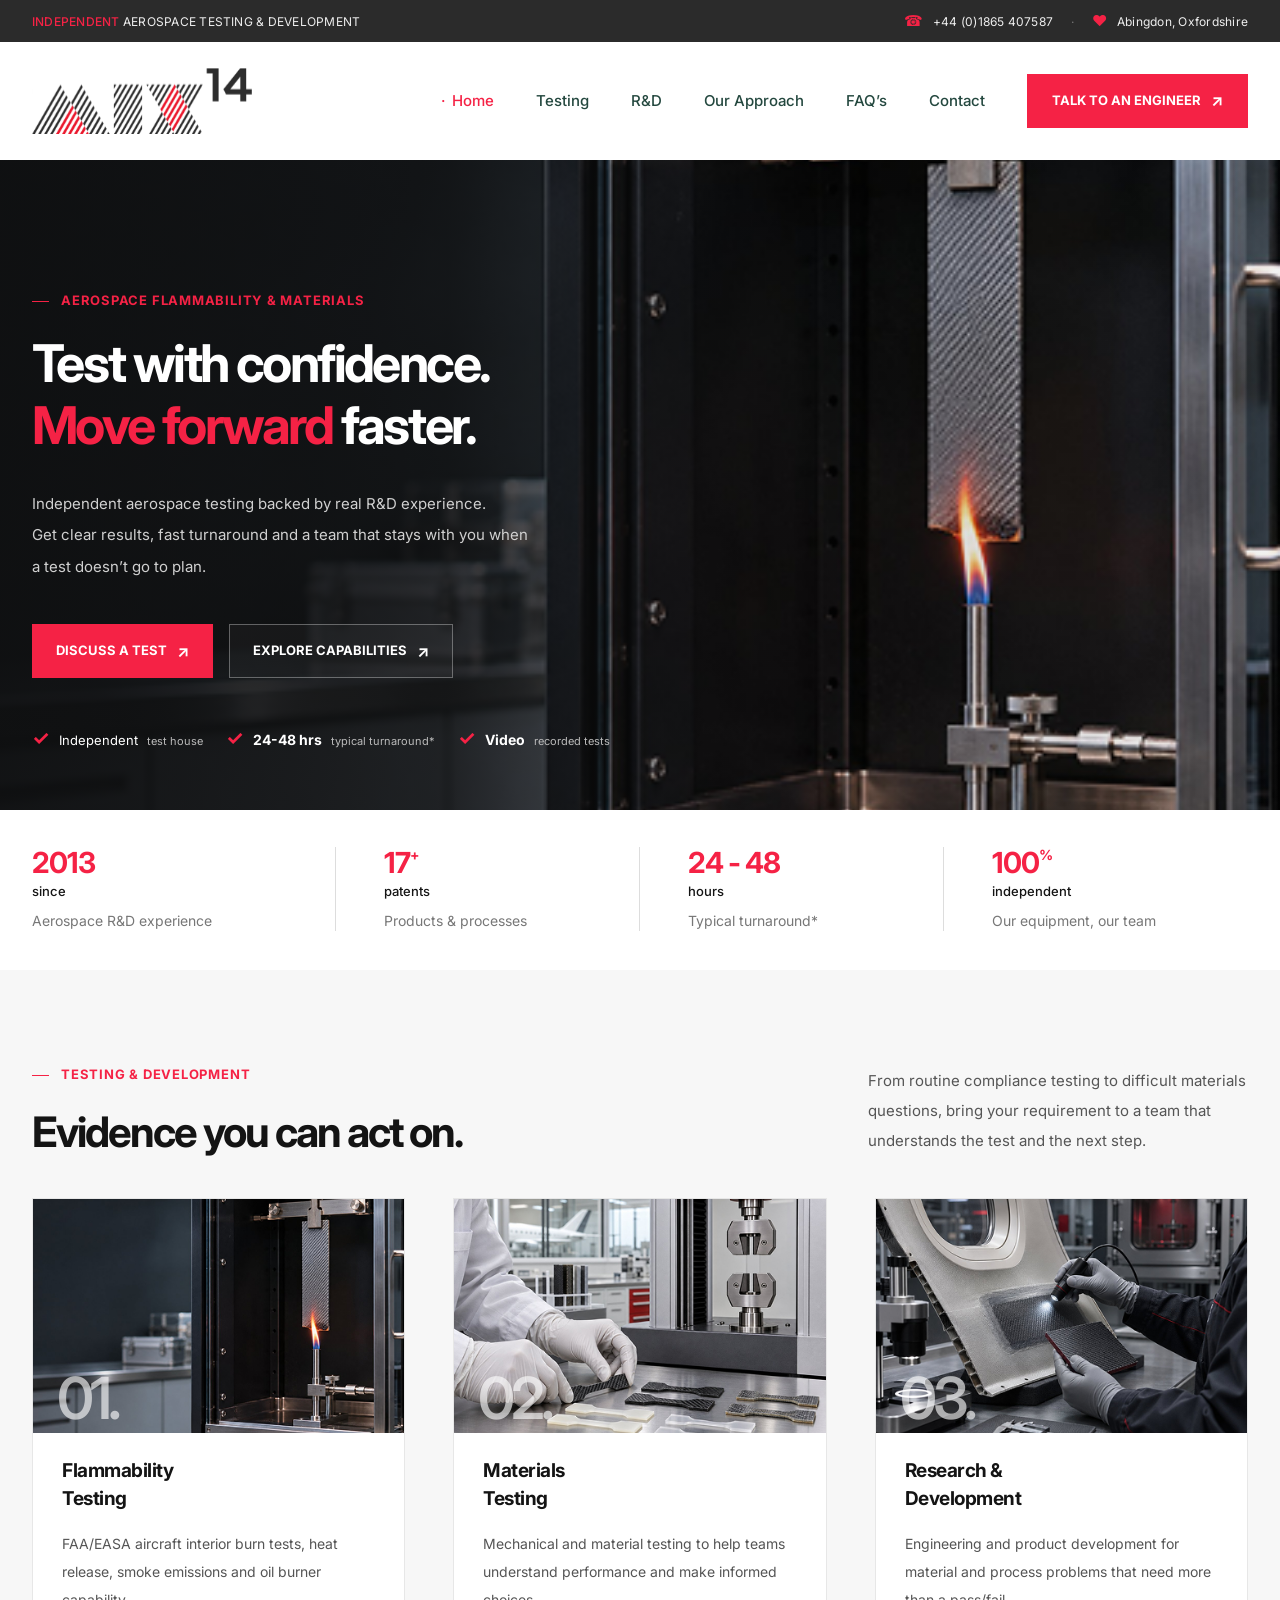
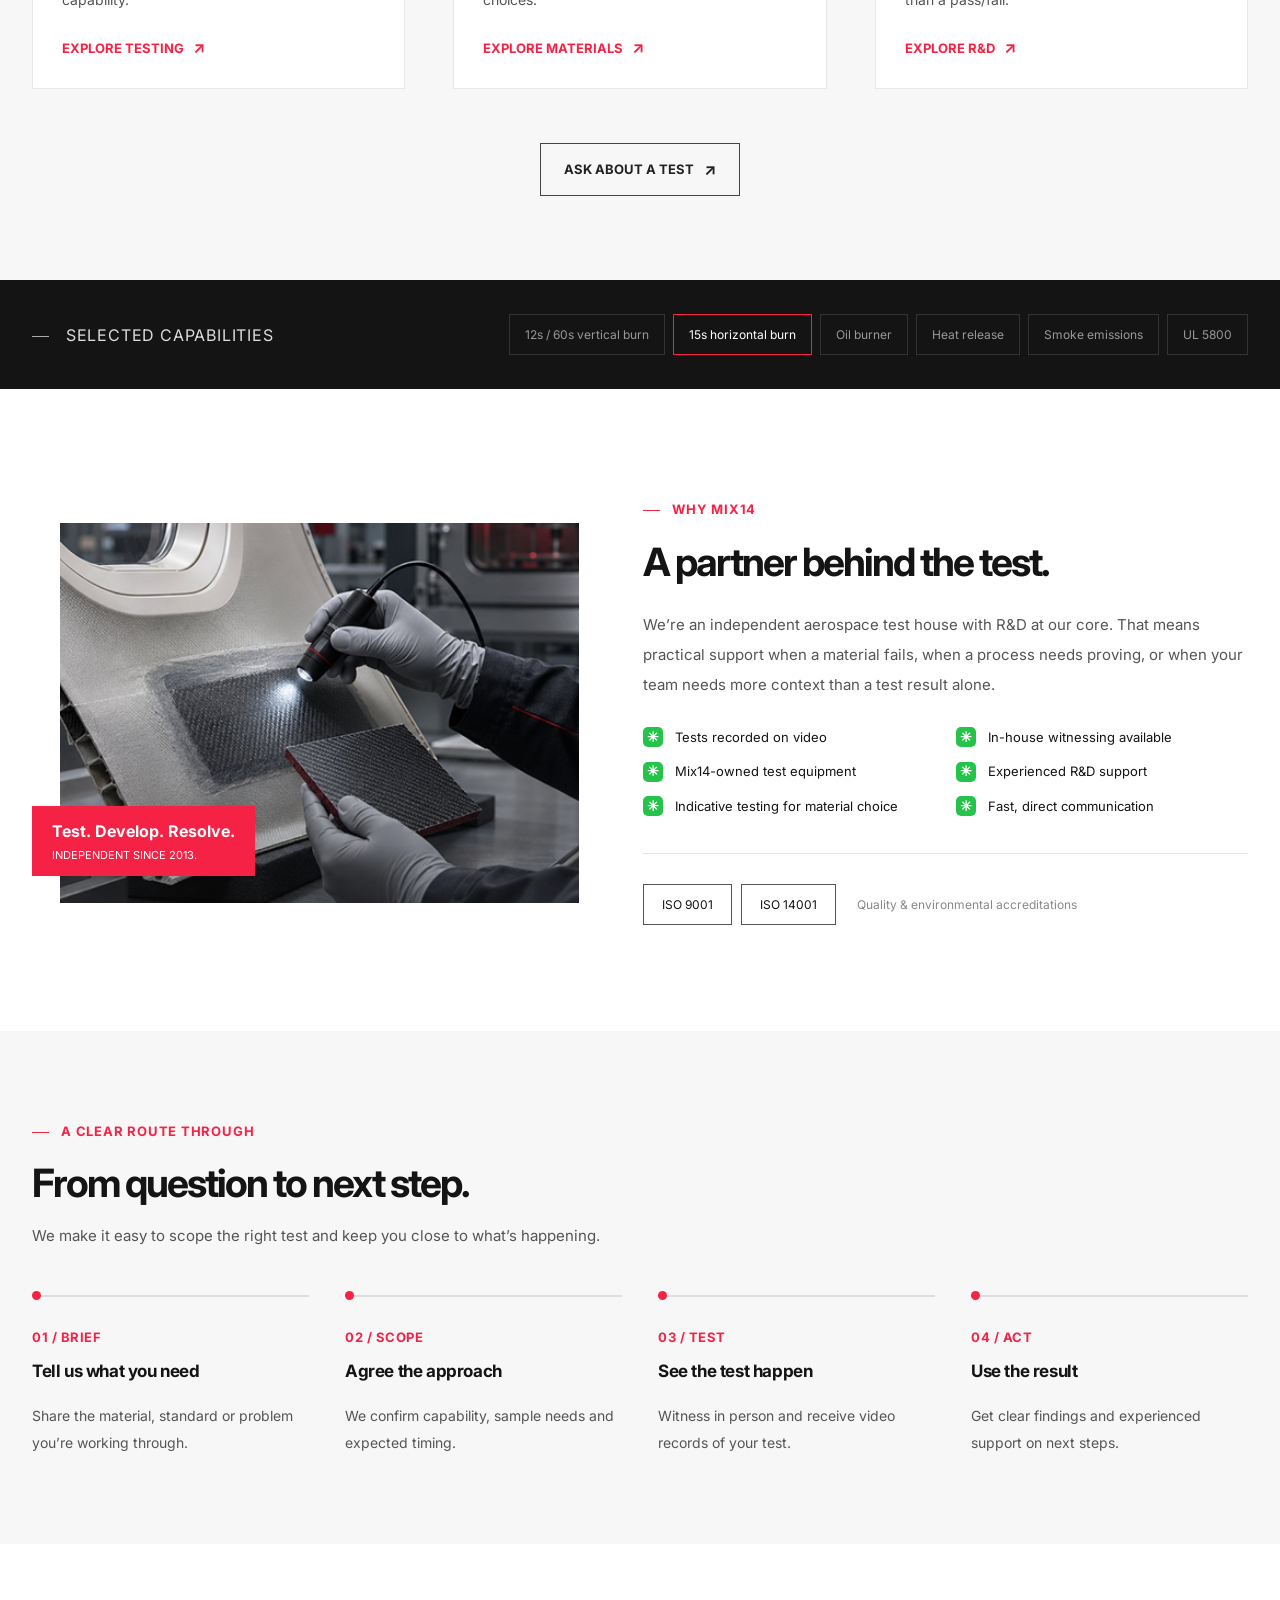
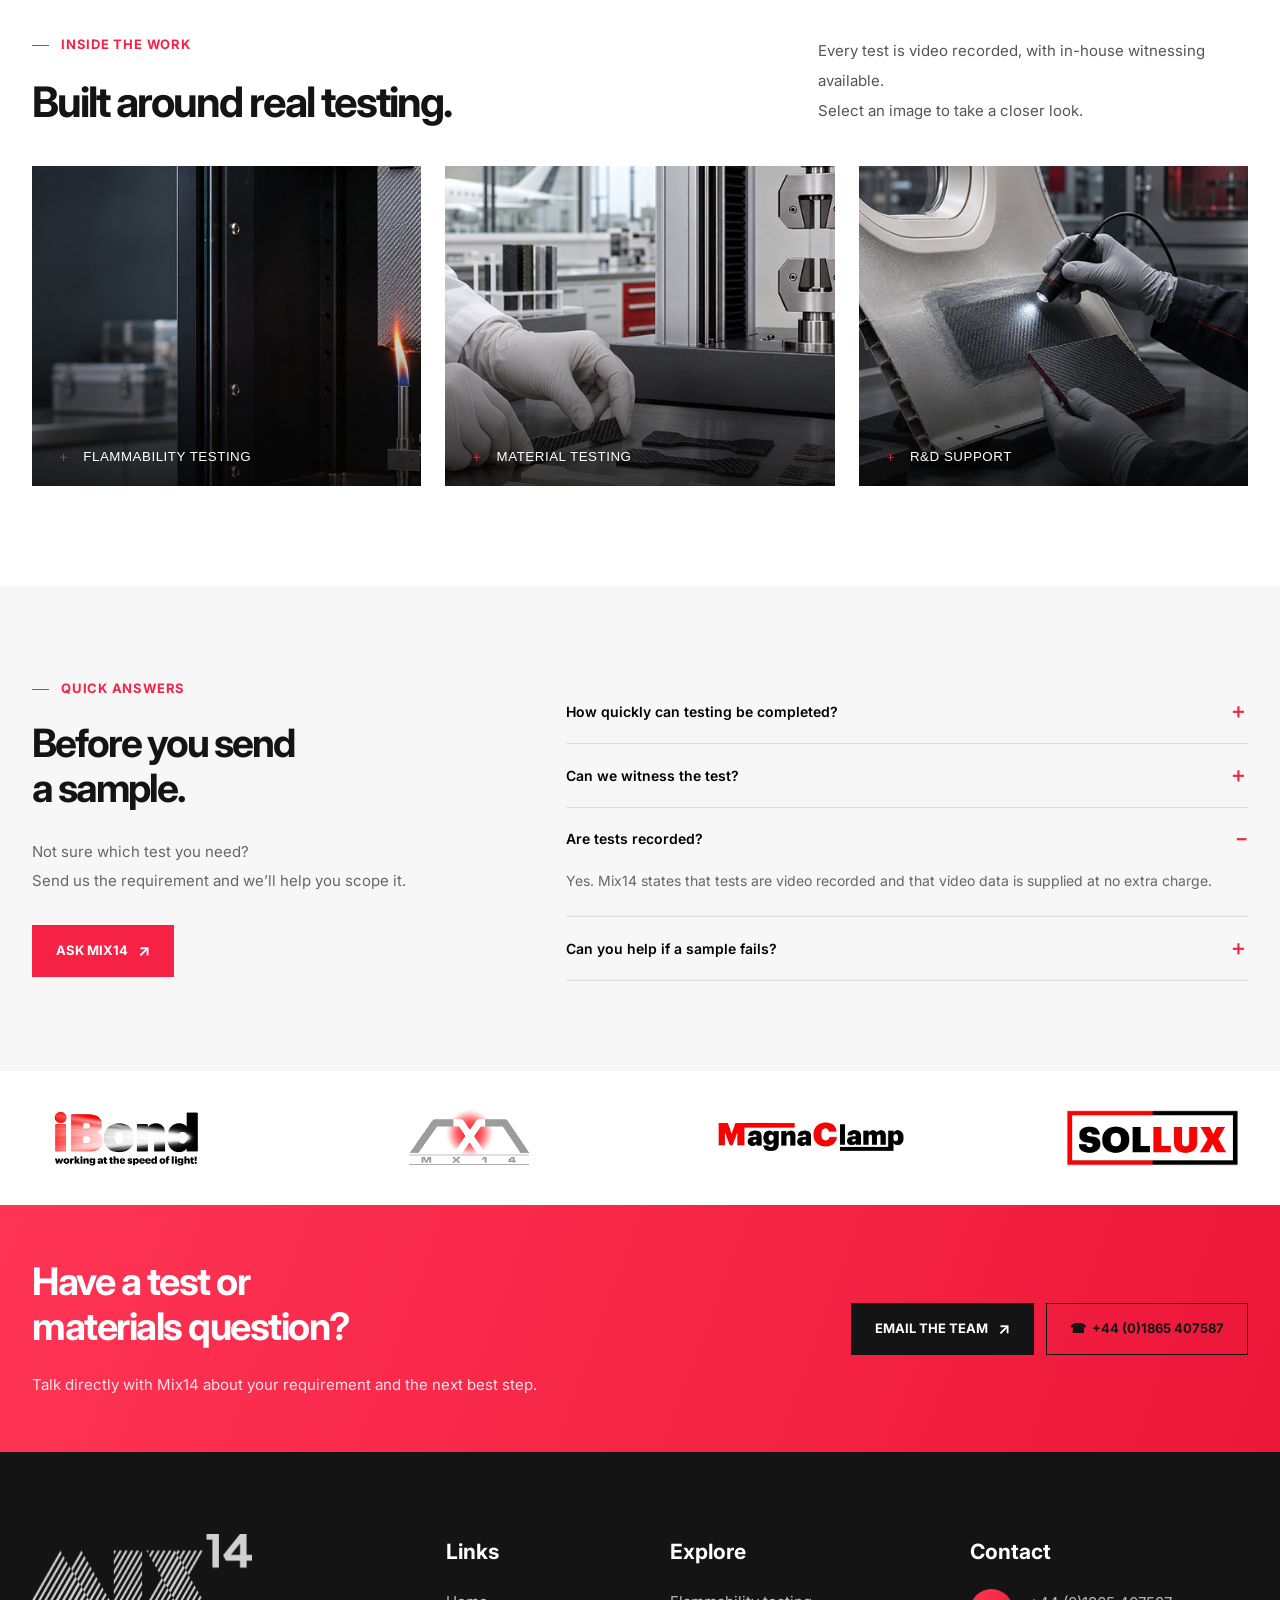
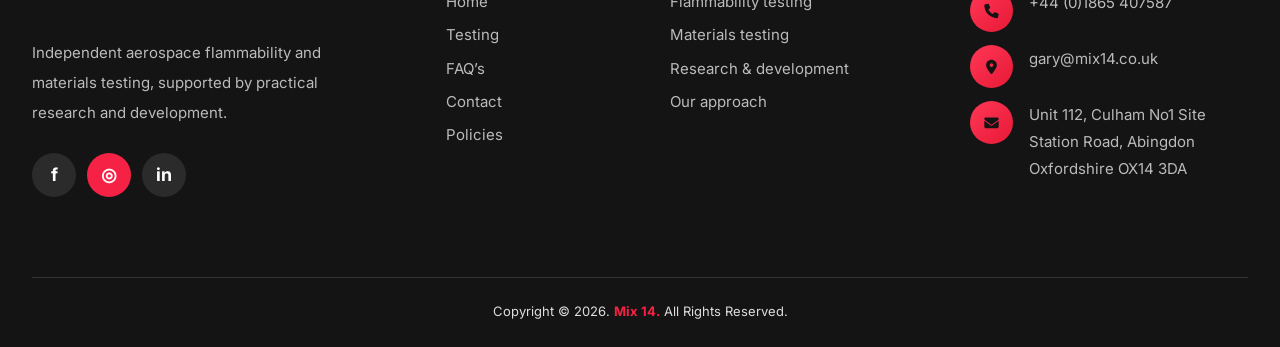
==== index.html @ 88b7d908 "Build Mix14 landing page" ====
<!doctype html>
<html lang="en">
<head>
  <meta charset="utf-8">
  <meta name="viewport" content="width=device-width, initial-scale=1">
  <meta name="theme-color" content="#141414">
  <title>Mix14 | Independent Aerospace Testing</title>
  <link rel="preconnect" href="https://fonts.googleapis.com">
  <link rel="preconnect" href="https://fonts.gstatic.com" crossorigin>
  <link href="https://fonts.googleapis.com/css2?family=Inter:wght@400;500;600;700;800&display=swap" rel="stylesheet">
  <link rel="stylesheet" href="styles.css">
</head>
<body>
  <div class="topline"><div class="wrap top-inner"><span><b>INDEPENDENT</b> AEROSPACE TESTING &amp; DEVELOPMENT</span><div class="top-contact"><a href="tel:+441865407587"><i>☎</i> +44 (0)1865 407587</a><span class="dot">·</span><span><i>♥</i> Abingdon, Oxfordshire</span></div></div></div>
  <header class="site-header"><div class="wrap nav-wrap">
    <a class="brand" href="#home" aria-label="Mix14 home"><img src="bkpam2302204_logo_2 1.svg" alt="Mix14"></a>
    <button class="menu-toggle" aria-label="Toggle navigation" aria-expanded="false">☰</button>
    <nav class="main-nav"><a class="active" href="#home">Home</a><a href="#testing">Testing</a><a href="#research">R&amp;D</a><a href="#approach">Our Approach</a><a href="#faqs">FAQ’s</a><a href="#contact">Contact</a><a class="button button-red nav-cta" href="#contact">TALK TO AN ENGINEER <span>↗</span></a></nav>
  </div></header>
  <main>
    <section class="hero" id="home"><div class="hero-image"></div><div class="wrap hero-content"><p class="eyebrow"><span></span>AEROSPACE FLAMMABILITY &amp; MATERIALS</p><h1>Test with confidence.<br><em>Move forward</em> faster.</h1><p class="hero-copy">Independent aerospace testing backed by real R&amp;D experience.<br>Get clear results, fast turnaround and a team that stays with you when<br class="desktop"> a test doesn’t go to plan.</p><div class="hero-actions"><a class="button button-red" href="#contact">DISCUSS A TEST <span>↗</span></a><a class="button button-outline-light" href="#testing">EXPLORE CAPABILITIES <span>↗</span></a></div><div class="proof"><span><b>✓</b> Independent <small>test house</small></span><span><b>✓</b> <strong>24-48 hrs</strong> <small>typical turnaround*</small></span><span><b>✓</b> <strong>Video</strong> <small>recorded tests</small></span></div></div></section>
    <section class="stats"><div class="wrap stats-grid"><div><strong>2013</strong><b>since</b><span>Aerospace R&amp;D experience</span></div><div><strong>17<sup>+</sup></strong><b>patents</b><span>Products &amp; processes</span></div><div><strong>24 - 48</strong><b>hours</b><span>Typical turnaround*</span></div><div><strong>100<sup>%</sup></strong><b>independent</b><span>Our equipment, our team</span></div></div></section>
    <section class="testing section-muted" id="testing"><div class="wrap"><div class="section-heading split"><div><p class="eyebrow"><span></span>TESTING &amp; DEVELOPMENT</p><h2>Evidence you can act on.</h2></div><p>From routine compliance testing to difficult materials questions, bring your requirement to a team that understands the test and the next step.</p></div><div class="service-grid">
      <article class="service-card"><div class="card-image"><img src="Rectangle 33770.png" alt="Flammability test in progress"><span>01.</span></div><div class="card-body"><h3>Flammability<br>Testing</h3><p>FAA/EASA aircraft interior burn tests, heat release, smoke emissions and oil burner capability.</p><a href="#contact">EXPLORE TESTING <b>↗</b></a></div></article>
      <article class="service-card"><div class="card-image"><img src="Rectangle 33770 (1).png" alt="Materials being tested in a laboratory"><span>02.</span></div><div class="card-body"><h3>Materials<br>Testing</h3><p>Mechanical and material testing to help teams understand performance and make informed choices.</p><a href="#contact">EXPLORE MATERIALS <b>↗</b></a></div></article>
      <article class="service-card"><div class="card-image"><img src="Rectangle 33770 (2).png" alt="Engineer inspecting an aircraft composite"><span>03.</span></div><div class="card-body"><h3>Research &amp;<br>Development</h3><p>Engineering and product development for material and process problems that need more than a pass/fail.</p><a href="#research">EXPLORE R&amp;D <b>↗</b></a></div></article>
    </div><div class="center"><a class="button button-outline" href="#contact">ASK ABOUT A TEST <span>↗</span></a></div></div></section>
    <section class="capabilities"><div class="wrap capabilities-inner"><p><span></span> SELECTED CAPABILITIES</p><div class="chips"><span>12s / 60s vertical burn</span><span class="selected">15s horizontal burn</span><span>Oil burner</span><span>Heat release</span><span>Smoke emissions</span><span>UL 5800</span></div></div></section>
    <section class="why" id="research"><div class="wrap why-grid"><div class="why-photo"><img src="Rectangle 33768.png" alt="Mix14 engineer inspecting a composite material"><div class="photo-caption"><strong>Test. Develop. Resolve.</strong><span>INDEPENDENT SINCE 2013.</span></div></div><div class="why-content"><p class="eyebrow"><span></span>WHY MIX14</p><h2>A partner behind the test.</h2><p>We’re an independent aerospace test house with R&amp;D at our core. That means practical support when a material fails, when a process needs proving, or when your team needs more context than a test result alone.</p><div class="benefits"><span><b>✳</b> Tests recorded on video</span><span><b>✳</b> In-house witnessing available</span><span><b>✳</b> Mix14-owned test equipment</span><span><b>✳</b> Experienced R&amp;D support</span><span><b>✳</b> Indicative testing for material choice</span><span><b>✳</b> Fast, direct communication</span></div><div class="certifications"><span>ISO 9001</span><span>ISO 14001</span><small>Quality &amp; environmental accreditations</small></div></div></div></section>
    <section class="approach section-muted" id="approach"><div class="wrap"><p class="eyebrow"><span></span>A CLEAR ROUTE THROUGH</p><h2>From question to next step.</h2><p class="approach-intro">We make it easy to scope the right test and keep you close to what’s happening.</p><div class="steps"><article><p>01 / BRIEF</p><h3>Tell us what you need</h3><span>Share the material, standard or problem you’re working through.</span></article><article><p>02 / SCOPE</p><h3>Agree the approach</h3><span>We confirm capability, sample needs and expected timing.</span></article><article><p>03 / TEST</p><h3>See the test happen</h3><span>Witness in person and receive video records of your test.</span></article><article><p>04 / ACT</p><h3>Use the result</h3><span>Get clear findings and experienced support on next steps.</span></article></div></div></section>
    <section class="gallery"><div class="wrap"><div class="section-heading split"><div><p class="eyebrow"><span></span>INSIDE THE WORK</p><h2>Built around real testing.</h2></div><p>Every test is video recorded, with in-house witnessing available.<br>Select an image to take a closer look.</p></div><div class="gallery-grid"><button data-image="Rectangle 33766.png"><img src="Rectangle 33766.png" alt="Flammability testing chamber"><span>＋ &nbsp; FLAMMABILITY TESTING</span></button><button data-image="Rectangle 33767.png"><img src="Rectangle 33767.png" alt="Material testing equipment"><span>＋ &nbsp; MATERIAL TESTING</span></button><button data-image="Rectangle 33768.png"><img src="Rectangle 33768.png" alt="Research and development work"><span>＋ &nbsp; R&amp;D SUPPORT</span></button></div></div></section>
    <section class="faqs section-muted" id="faqs"><div class="wrap faq-grid"><div><p class="eyebrow"><span></span>QUICK ANSWERS</p><h2>Before you send<br>a sample.</h2><p>Not sure which test you need?<br>Send us the requirement and we’ll help you scope it.</p><a class="button button-red" href="#contact">ASK MIX14 <span>↗</span></a></div><div class="accordion"><article><button>How quickly can testing be completed?<span>＋</span></button><p>Turnaround depends on the test and sample requirements. Typical turnaround is 24–48 hours for selected tests.</p></article><article><button>Can we witness the test?<span>＋</span></button><p>Yes. In-house witnessing is available by arrangement.</p></article><article class="open"><button>Are tests recorded?<span>−</span></button><p>Yes. Mix14 states that tests are video recorded and that video data is supplied at no extra charge.</p></article><article><button>Can you help if a sample fails?<span>＋</span></button><p>Yes. Our team can help review results and discuss practical next steps.</p></article></div></div></section>
    <section class="client-logos"><div class="wrap"><img src="image 204.png" alt="iBond"><img src="image 205.png" alt="MX14"><img src="image 206.png" alt="MagnaClamp"><img src="image 207.png" alt="SOLLUX"></div></section>
    <section class="contact-band" id="contact"><div class="wrap contact-inner"><div><h2>Have a test or<br>materials question?</h2><p>Talk directly with Mix14 about your requirement and the next best step.</p></div><div class="contact-actions"><a href="mailto:gary@mix14.co.uk" class="button button-dark">EMAIL THE TEAM <span>↗</span></a><a href="tel:+441865407587" class="button button-outline-dark">☎ &nbsp;+44 (0)1865 407587</a></div></div></section>
  </main>
  <footer class="footer"><div class="wrap"><div class="footer-grid"><div class="footer-about"><a href="#home" class="brand brand-light"><img src="bkpam2302204_logo_2 1.svg" alt="Mix14"></a><p>Independent aerospace flammability and materials testing, supported by practical research and development.</p><div class="socials"><a href="#" aria-label="Facebook">f</a><a href="#" aria-label="Instagram">◎</a><a href="#" aria-label="LinkedIn">in</a></div></div><div><h3>Links</h3><a href="#home">Home</a><a href="#testing">Testing</a><a href="#faqs">FAQ’s</a><a href="#contact">Contact</a><a href="#">Policies</a></div><div><h3>Explore</h3><a href="#testing">Flammability testing</a><a href="#testing">Materials testing</a><a href="#research">Research &amp; development</a><a href="#approach">Our approach</a></div><div class="footer-contact"><h3>Contact</h3><p><img src="Frame 193.svg" alt=""> <a href="tel:+441865407587">+44 (0)1865 407587</a></p><p><img src="Frame 112.svg" alt=""> <a href="mailto:gary@mix14.co.uk">gary@mix14.co.uk</a></p><p><img src="Frame 194.svg" alt=""> <span>Unit 112, Culham No1 Site Station Road, Abingdon Oxfordshire OX14 3DA</span></p></div></div><div class="copyright">Copyright © 2026. <b>Mix 14.</b> All Rights Reserved.</div></div></footer>
  <div class="lightbox" aria-hidden="true"><button class="lightbox-close" aria-label="Close image">×</button><img src="" alt="Expanded testing photo"></div>
  <script src="script.js"></script>
</body>
</html>
---- styles.css ----
:root{--red:#f52245;--ink:#141414;--green:#164d43;--muted:#f7f7f7;--text:#666;--line:#dedede;--max:1320px}*{box-sizing:border-box}html{scroll-behavior:smooth}body{margin:0;color:var(--ink);font-family:Inter,Arial,sans-serif;font-size:15px;line-height:1.75}a{color:inherit;text-decoration:none}.wrap{width:min(var(--max),calc(100% - 64px));margin-inline:auto}.topline{height:42px;background:#2b2b2b;color:#eee;font-size:12px;letter-spacing:.02em}.top-inner,.top-contact{height:100%;display:flex;align-items:center;justify-content:space-between}.topline b{color:var(--red);font-weight:500}.top-contact{gap:18px}.top-contact i{font-style:normal;color:var(--red);font-size:15px;margin-right:6px}.dot{color:#777}.site-header{height:118px;background:white;position:relative;z-index:5}.nav-wrap{height:100%;display:flex;align-items:center;justify-content:space-between}.brand{display:inline-block}.mix-mark{font-size:39px;line-height:1;font-weight:800;letter-spacing:-8px;display:inline-flex;align-items:center;position:relative;color:#111;padding-right:44px;transform:scaleX(1.1);font-style:italic}.mix-mark span:nth-child(1),.mix-mark span:nth-child(3){background:repeating-linear-gradient(125deg,#191919 0 3px,#fff 3px 5px);color:transparent;background-clip:text}.mix-mark span:nth-child(2){background:repeating-linear-gradient(125deg,#222 0 3px,#fff 3px 5px);color:transparent;background-clip:text}.mix-mark sup{font-style:normal;font-size:37px;letter-spacing:-4px;position:absolute;right:0;top:-19px;color:#242424}.main-nav{display:flex;align-items:center;gap:42px;color:#24483f;font-weight:500}.main-nav>a:not(.button):hover,.main-nav .active{color:var(--red)}.main-nav .active:before{content:"·";padding-right:7px}.button{min-height:52px;padding:0 23px;display:inline-flex;align-items:center;justify-content:center;gap:10px;font-size:13px;font-weight:700;line-height:1.2;border:1px solid transparent;white-space:nowrap;transition:transform .2s,background .2s}.button:hover{transform:translateY(-2px)}.button span{font-size:16px}.button-red{background:var(--red);color:white}.button-red:hover{background:#dd1639}.nav-cta{height:54px;padding-inline:24px}.menu-toggle{display:none;background:none;border:0;font-size:26px}.hero{height:650px;position:relative;overflow:hidden;color:white;background:#17191b}.hero-image{position:absolute;inset:0;background:linear-gradient(90deg,rgba(14,15,16,.94) 0%,rgba(15,16,17,.84) 35%,rgba(15,16,17,.16) 63%,rgba(15,16,17,.05) 100%),url('Rectangle 33770.png') center 47%/cover no-repeat}.hero-content{position:relative;padding-top:132px}.eyebrow{margin:0 0 24px;color:var(--red);font-size:13px;font-weight:700;letter-spacing:.06em;line-height:1.3}.eyebrow>span,.capabilities-inner>p>span{display:inline-block;width:17px;height:1px;background:var(--red);vertical-align:middle;margin-right:12px}.hero h1{font-size:52px;letter-spacing:-2.6px;line-height:1.19;margin:0 0 31px;font-weight:700}.hero h1 em{font-style:normal;color:var(--red)}.hero-copy{color:#d0d0d0;font-size:15px;line-height:2.1;margin:0 0 42px}.hero-actions{display:flex;gap:16px}.hero-actions .button{height:54px}.button-outline-light{border-color:rgba(255,255,255,.32);color:white;background:rgba(255,255,255,.03)}.proof{display:flex;gap:23px;margin-top:43px;font-size:13px}.proof b{color:var(--red);font-size:20px;margin-right:6px}.proof small{color:#bbb;font-size:11px;margin-left:5px}.proof strong{font-size:14px}.stats{padding:37px 0 39px;background:white}.stats-grid{display:grid;grid-template-columns:repeat(4,1fr)}.stats-grid>div{padding-left:48px;border-right:1px solid #ddd;display:flex;flex-direction:column;line-height:1.45}.stats-grid>div:first-child{padding-left:0}.stats-grid>div:last-child{border:0}.stats-grid strong{color:var(--red);font-size:29px;letter-spacing:-1px;line-height:1.1}.stats-grid strong sup{font-size:14px;vertical-align:top}.stats-grid b{font-size:13px;font-weight:500;margin-top:3px}.stats-grid span{color:#777;margin-top:10px;font-size:14px}.section-muted{background:#f7f7f7}.testing{padding:96px 0 84px}.section-heading{margin-bottom:42px}.split{display:flex;justify-content:space-between;align-items:flex-start;gap:50px}.section-heading .eyebrow{margin-bottom:25px}.section-heading h2,.why h2,.approach h2,.faqs h2{font-size:42px;letter-spacing:-2px;line-height:1.14;margin:0;font-weight:700}.section-heading>p{max-width:380px;color:#555;margin:0;line-height:2}.service-grid{display:grid;grid-template-columns:repeat(3,1fr);gap:48px}.service-card{background:white;border:1px solid #e7e7e7}.card-image{height:234px;position:relative;overflow:hidden}.card-image img{width:100%;height:100%;object-fit:cover;display:block}.card-image span{position:absolute;left:24px;bottom:-16px;color:rgba(255,255,255,.62);font-size:58px;letter-spacing:-4px;font-weight:600}.card-body{padding:24px 29px 27px}.card-body h3{font-size:19px;line-height:1.45;margin:0 0 18px;letter-spacing:-.5px}.card-body p{font-size:14px;line-height:2;color:#555;min-height:84px;margin:0 0 19px}.card-body>a{color:var(--red);font-size:13px;font-weight:700}.card-body>a b{font-size:16px;margin-left:6px}.center{text-align:center;margin-top:54px}.button-outline{border-color:#444;color:#222;background:transparent;height:53px}.capabilities{background:#141414;color:#ddd;padding:34px 0}.capabilities-inner{display:flex;align-items:center;justify-content:space-between;gap:25px}.capabilities-inner>p{white-space:nowrap;font-size:16px;letter-spacing:.05em;margin:0}.capabilities-inner>p>span{background:#aaa}.chips{display:flex;gap:8px;flex-wrap:wrap}.chips span{border:1px solid #333;color:#999;padding:9px 15px;font-size:12px}.chips .selected{border-color:var(--red);color:#fff}.why{padding:112px 0 106px;background:white}.why-grid{display:grid;grid-template-columns:.95fr 1.05fr;align-items:center;gap:64px}.why-photo{position:relative;padding-left:28px}.why-photo>img{display:block;width:100%;height:380px;object-fit:cover}.photo-caption{position:absolute;bottom:27px;left:0;background:var(--red);color:white;padding:13px 20px;display:flex;flex-direction:column;line-height:1.5}.photo-caption strong{font-size:16px}.photo-caption span{font-size:11px;margin-top:4px}.why-content .eyebrow{margin-bottom:22px}.why h2{font-size:39px;margin-bottom:25px}.why-content>p:not(.eyebrow){color:#555;line-height:2;margin:0 0 26px}.benefits{display:grid;grid-template-columns:1fr 1fr;gap:12px 20px;font-size:13px}.benefits b{display:inline-flex;width:20px;height:20px;align-items:center;justify-content:center;border-radius:5px;background:#26c34a;color:white;margin-right:8px;font-size:14px}.certifications{border-top:1px solid #e5e5e5;margin-top:35px;padding-top:30px;display:flex;align-items:center;gap:9px}.certifications span{border:1px solid #555;padding:9px 18px;font-size:12px}.certifications small{margin-left:12px;color:#888;font-size:12px}.approach{padding:92px 0 88px}.approach>.wrap>.eyebrow{margin-bottom:21px}.approach h2{font-size:39px}.approach-intro{margin:18px 0 45px;color:#555}.steps{display:grid;grid-template-columns:repeat(4,1fr);gap:36px}.steps article{border-top:2px solid #ddd;padding-top:20px;position:relative}.steps article:before{content:"";position:absolute;top:-6px;left:0;width:9px;height:9px;background:var(--red);border-radius:50%}.steps article p{color:var(--red);font-size:13px;font-weight:700;letter-spacing:.04em;margin:9px 0}.steps h3{font-size:17px;margin:0 0 16px;letter-spacing:-.4px}.steps article>span{color:#555;font-size:14px;line-height:1.9}.gallery{padding:92px 0 100px}.gallery .section-heading{margin-bottom:40px}.gallery .section-heading>p{max-width:430px}.gallery-grid{display:grid;grid-template-columns:repeat(3,1fr);gap:24px}.gallery-grid button{height:320px;padding:0;border:0;position:relative;overflow:hidden;text-align:left;background:#222;color:white;cursor:pointer}.gallery-grid img{width:100%;height:100%;object-fit:cover;transition:transform .4s}.gallery-grid button:hover img{transform:scale(1.04)}.gallery-grid button:after{content:"";position:absolute;inset:45% 0 0;background:linear-gradient(transparent,rgba(0,0,0,.65))}.gallery-grid button span{position:absolute;z-index:1;left:25px;bottom:20px;letter-spacing:.04em}.gallery-grid button span:first-letter{color:var(--red)}.faqs{padding:94px 0 90px}.faq-grid{display:grid;grid-template-columns:.8fr 1.2fr;gap:80px}.faqs h2{font-size:39px;margin:0 0 28px}.faq-grid>div:first-child>p:not(.eyebrow){color:#666;line-height:1.9;margin:0 0 30px}.accordion article{border-bottom:1px solid #ddd}.accordion button{width:100%;display:flex;justify-content:space-between;align-items:center;padding:18px 0;background:none;border:0;text-align:left;font:600 14px Inter,Arial,sans-serif;cursor:pointer}.accordion button span{color:var(--red);font-size:20px}.accordion article>p{display:none;color:#666;line-height:1.9;margin:0;padding:0 28px 21px 0;font-size:14px}.accordion article.open>p{display:block}.client-logos{padding:36px 0;background:white}.client-logos>.wrap{display:flex;align-items:center;justify-content:space-between;gap:45px}.client-logos img{max-width:190px;width:18%;max-height:62px;object-fit:contain}.contact-band{background:linear-gradient(110deg,#ff3455,#ed1738);color:white;padding:54px 0}.contact-inner{display:flex;align-items:center;justify-content:space-between;gap:30px}.contact-band h2{font-size:38px;letter-spacing:-1.5px;line-height:1.2;margin:0 0 22px}.contact-band p{margin:0;color:#ffe3e7}.contact-actions{display:flex;gap:12px}.button-dark{background:#141414;color:white}.button-outline-dark{border-color:#161616;color:#141414}.footer{background:#141414;color:#bbb;padding:82px 0 24px}.footer-grid{display:grid;grid-template-columns:1.4fr .65fr .95fr 1.1fr;gap:60px;padding-bottom:80px}.brand-light .mix-mark{color:#eee}.brand-light .mix-mark sup{color:#777}.footer-about>p{max-width:300px;margin:30px 0 25px;line-height:2}.footer h3{color:white;font-size:21px;margin:0 0 18px}.footer-grid>div:not(:first-child)>a{display:block;margin:7px 0}.footer-grid a:hover{color:white}.socials{display:flex;gap:11px}.socials a{width:44px;height:44px;border-radius:50%;background:#2b2b2b;display:flex;align-items:center;justify-content:center;color:white;font-weight:700;font-size:18px}.socials a:nth-child(2){background:var(--red)}.footer-contact p{display:flex;align-items:flex-start;gap:16px;margin:0 0 13px;line-height:1.8}.footer-contact img{width:43px;height:43px;object-fit:contain;flex:none}.copyright{border-top:1px solid #333;text-align:center;padding-top:22px;color:#ddd;font-size:13px}.copyright b{color:var(--red)}.lightbox{position:fixed;inset:0;background:rgba(0,0,0,.92);z-index:20;display:none;align-items:center;justify-content:center;padding:50px}.lightbox.visible{display:flex}.lightbox img{max-width:min(100%,1100px);max-height:90vh;object-fit:contain}.lightbox-close{position:absolute;top:20px;right:30px;color:white;background:none;border:0;font-size:44px;cursor:pointer}
@media(max-width:1050px){.main-nav{gap:20px}.nav-cta{padding-inline:14px}.service-grid{gap:20px}.card-body{padding:22px}.capabilities-inner{align-items:flex-start;flex-direction:column}.why-grid{gap:38px}.footer-grid{gap:30px}}
@media(max-width:760px){.wrap{width:min(100% - 36px,var(--max))}.topline{height:auto;min-height:38px}.top-inner{justify-content:center}.top-inner>span{font-size:9px}.top-contact{display:none}.site-header{height:78px}.menu-toggle{display:block}.brand .mix-mark{font-size:32px}.brand .mix-mark sup{font-size:28px;top:-14px}.main-nav{display:none;position:absolute;top:78px;left:0;right:0;background:white;box-shadow:0 15px 20px #0002;padding:18px;align-items:stretch;flex-direction:column;gap:0}.main-nav.open{display:flex}.main-nav>a:not(.button){padding:11px 5px;border-bottom:1px solid #eee}.main-nav .active:before{content:none}.main-nav .nav-cta{margin-top:12px}.hero{height:auto;min-height:670px}.hero-image{background-position:58% center;background-image:linear-gradient(90deg,rgba(14,15,16,.92),rgba(15,16,17,.63)),url('Rectangle 33770.png')}.hero-content{padding-top:90px;padding-bottom:45px}.hero h1{font-size:clamp(37px,9vw,50px);letter-spacing:-1.8px}.hero-copy{font-size:14px;line-height:1.9}.desktop{display:none}.hero-actions{flex-wrap:wrap}.proof{flex-wrap:wrap;gap:12px 20px;margin-top:32px}.proof span{font-size:11px}.stats{padding:27px 0}.stats-grid{grid-template-columns:1fr 1fr;row-gap:28px}.stats-grid>div{padding-left:18px}.stats-grid>div:nth-child(odd){padding-left:0}.stats-grid>div:nth-child(2){border-right:0}.stats-grid span{font-size:12px}.testing,.why,.gallery,.faqs{padding:65px 0}.split{display:block}.section-heading h2,.why h2,.approach h2,.faqs h2{font-size:34px}.section-heading>p{margin-top:22px}.service-grid{grid-template-columns:1fr;gap:18px}.card-image{height:240px}.card-body p{min-height:0}.capabilities{padding:25px 0}.chips{gap:6px}.chips span{padding:8px 10px;font-size:11px}.why-grid{grid-template-columns:1fr;gap:42px}.why-photo{padding-left:12px}.why-photo>img{height:300px}.why-content>p:not(.eyebrow){font-size:14px}.benefits{grid-template-columns:1fr;gap:10px}.certifications{flex-wrap:wrap}.certifications small{width:100%;margin:8px 0 0}.approach{padding:65px 0}.steps{grid-template-columns:1fr 1fr;gap:28px 20px}.gallery-grid{grid-template-columns:1fr;gap:14px}.gallery-grid button{height:250px}.faq-grid{grid-template-columns:1fr;gap:35px}.client-logos>.wrap{display:grid;grid-template-columns:1fr 1fr;gap:30px;justify-items:center}.client-logos img{width:75%;max-height:55px}.contact-inner{align-items:flex-start;flex-direction:column}.contact-band h2{font-size:33px}.contact-actions{flex-wrap:wrap}.footer{padding-top:58px}.footer-grid{grid-template-columns:1fr 1fr;gap:34px 20px;padding-bottom:45px}.footer-about{grid-column:1/-1}.footer-about>p{margin-top:20px}.footer h3{font-size:18px}.footer-contact{grid-column:1/-1}.footer-contact p{font-size:13px}.copyright{font-size:11px}.lightbox{padding:20px}}
@media(max-width:420px){.button{padding-inline:15px;font-size:12px}.hero-actions .button{width:100%}.proof{display:grid;grid-template-columns:1fr 1fr}.steps{grid-template-columns:1fr}.contact-actions .button{width:100%}.contact-actions{width:100%}.footer-grid{grid-template-columns:1fr}.footer-about,.footer-contact{grid-column:auto}}

.brand{display:inline-block;line-height:0}.brand img{display:block;width:220px;height:auto}.brand-light img{filter:grayscale(1) brightness(0) invert(1);opacity:.8}@media(max-width:760px){.brand img{width:175px}}
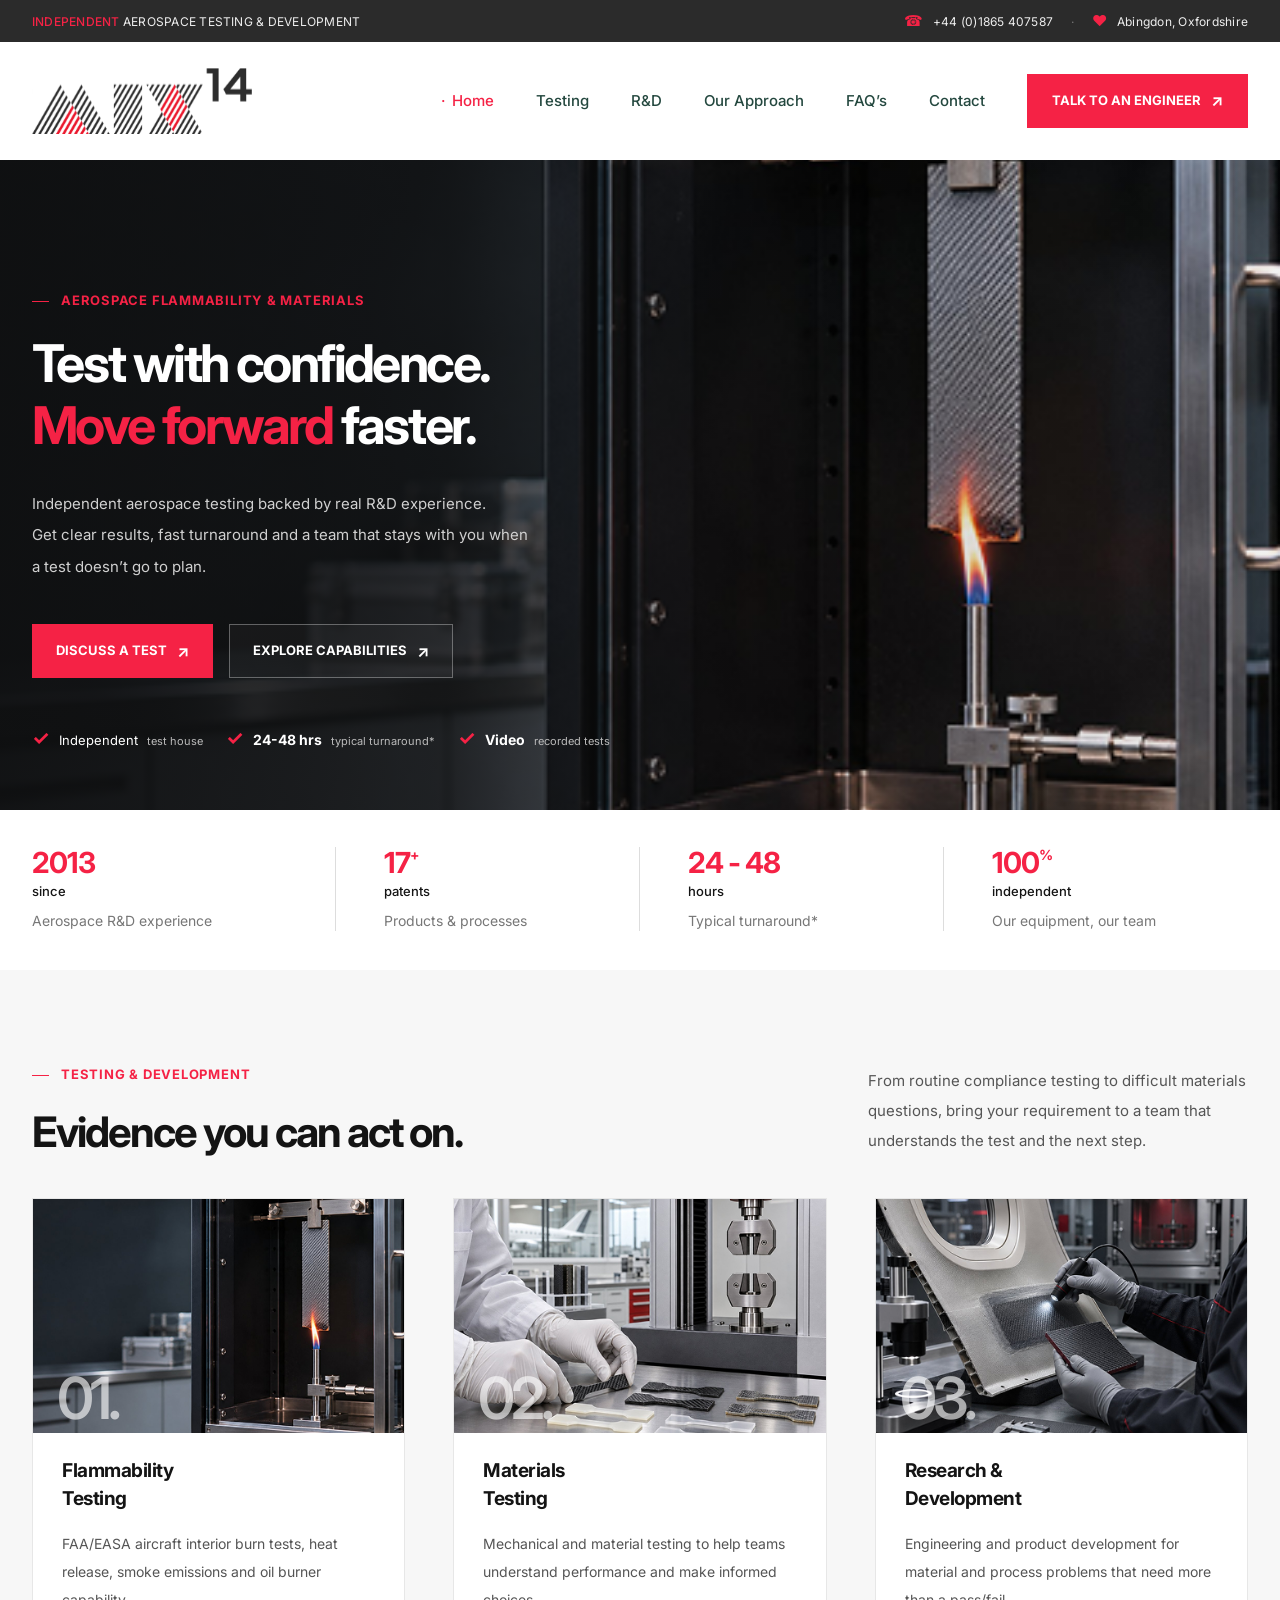
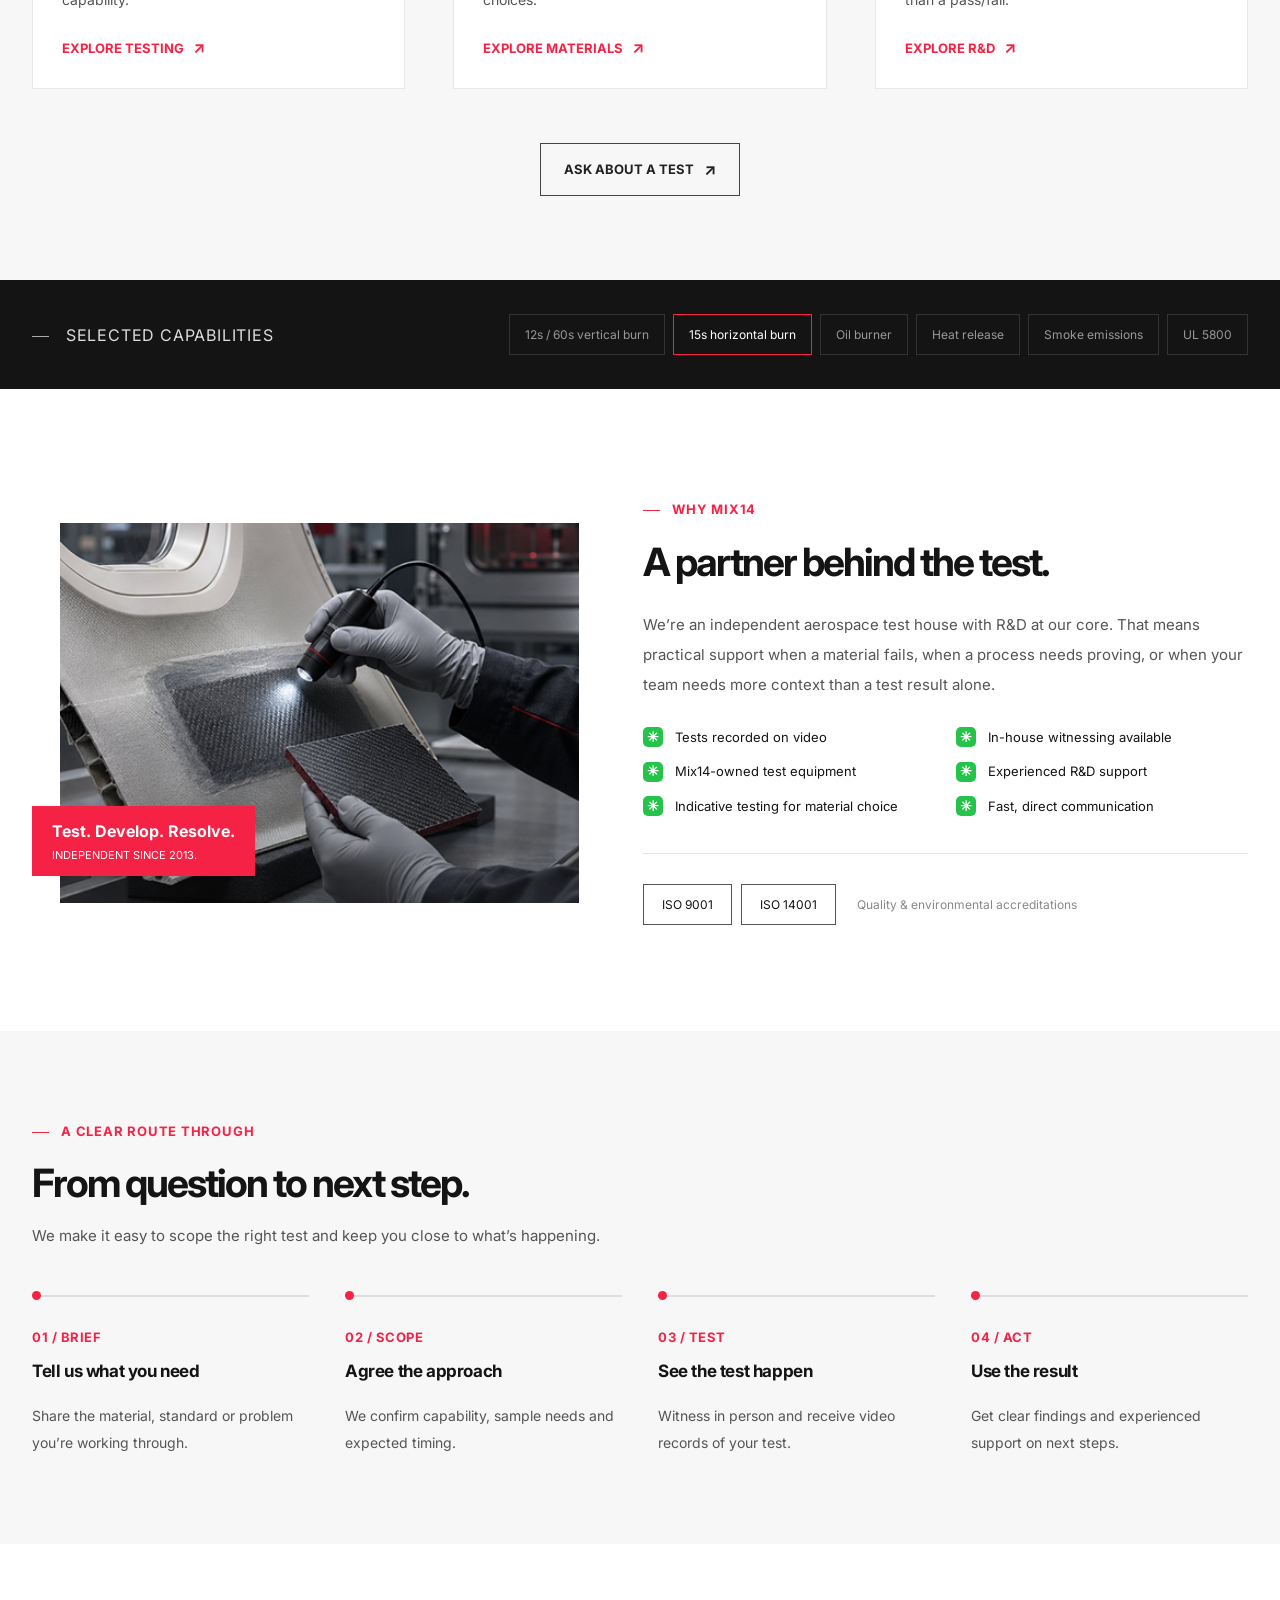
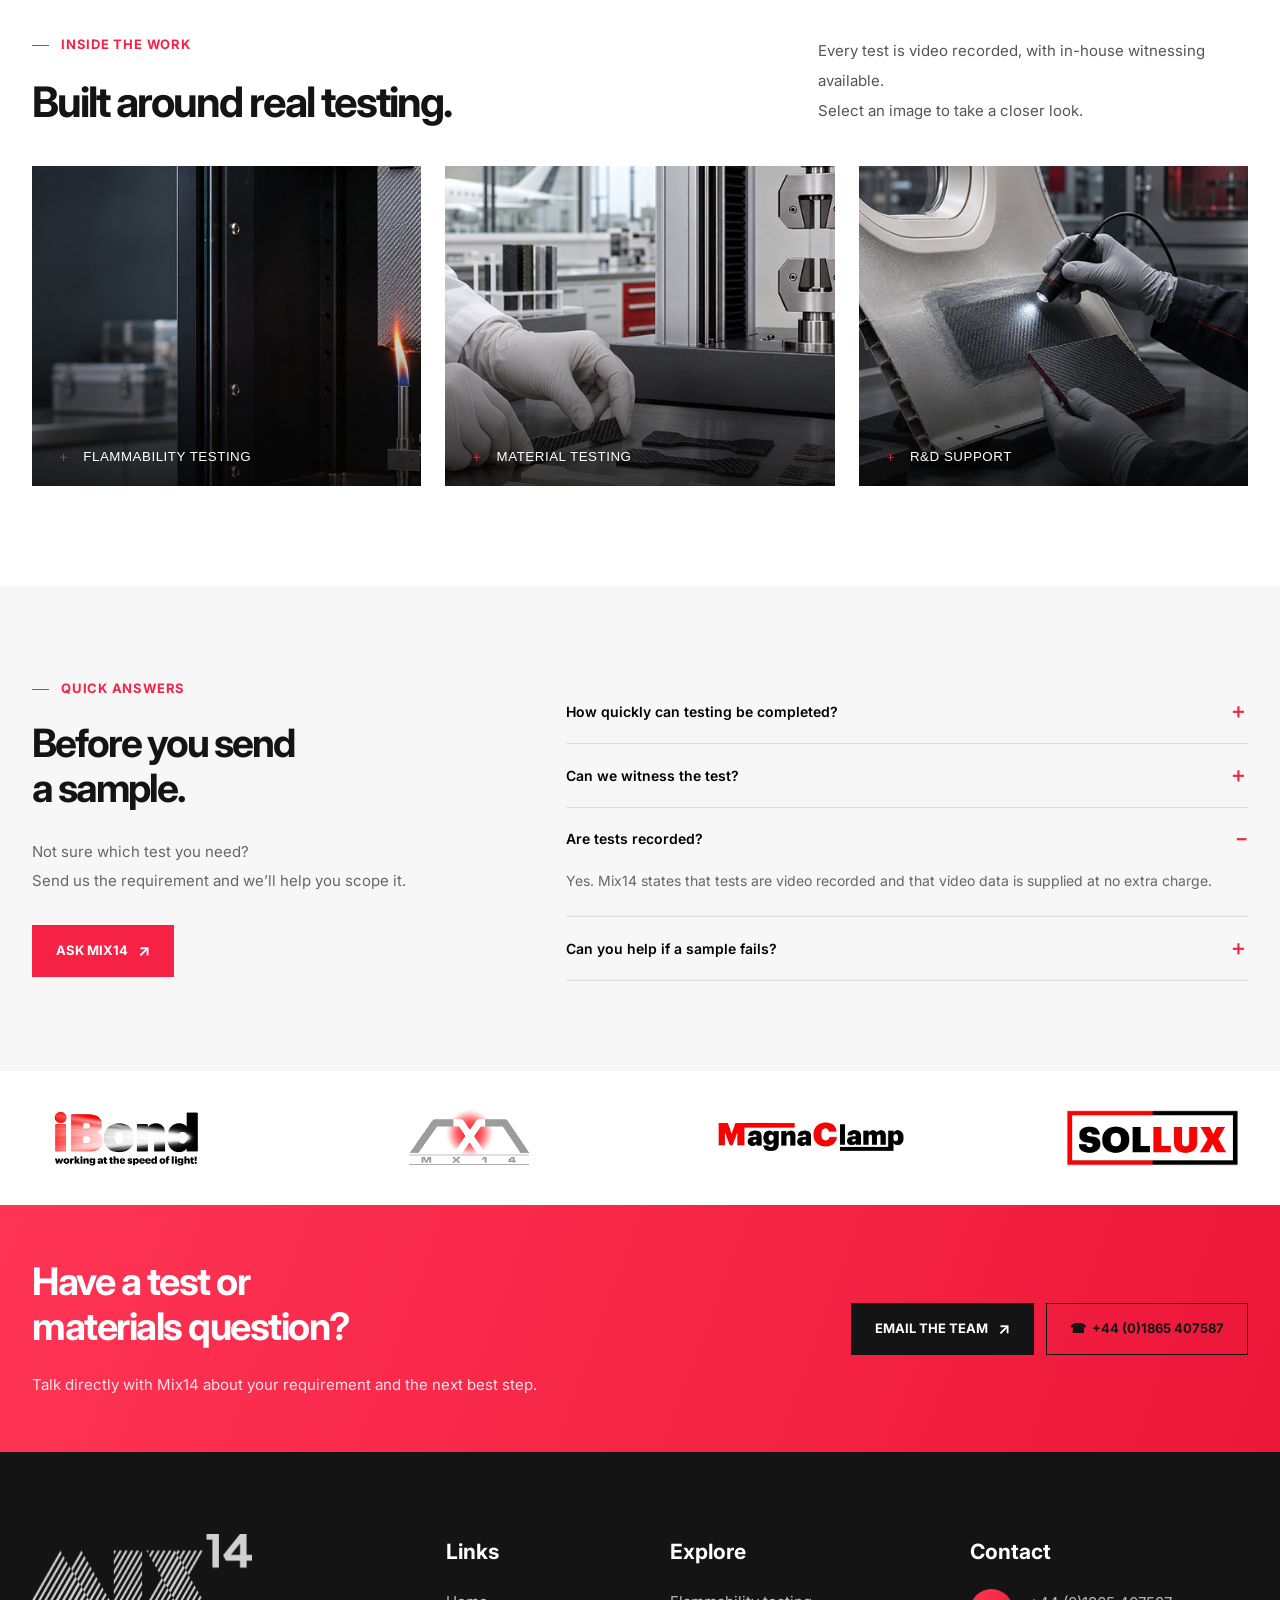
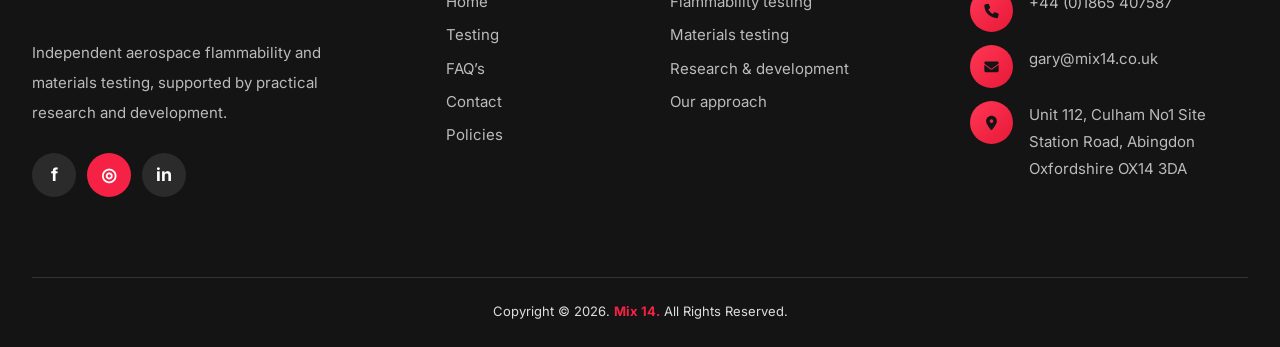
==== commit 602104c8: "Add Talk to an Engineer, Contact Us, and FAQ pages" ====
--- a/index.html
+++ b/index.html
@@ -15,7 +15,7 @@
   <header class="site-header"><div class="wrap nav-wrap">
     <a class="brand" href="#home" aria-label="Mix14 home"><img src="bkpam2302204_logo_2 1.svg" alt="Mix14"></a>
     <button class="menu-toggle" aria-label="Toggle navigation" aria-expanded="false">☰</button>
-    <nav class="main-nav"><a class="active" href="#home">Home</a><a href="#testing">Testing</a><a href="#research">R&amp;D</a><a href="#approach">Our Approach</a><a href="#faqs">FAQ’s</a><a href="#contact">Contact</a><a class="button button-red nav-cta" href="#contact">TALK TO AN ENGINEER <span>↗</span></a></nav>
+    <nav class="main-nav"><a class="active" href="#home">Home</a><a href="#testing">Testing</a><a href="#research">R&amp;D</a><a href="#approach">Our Approach</a><a href="faqs.html">FAQ’s</a><a href="contact.html">Contact</a><a class="button button-red nav-cta" href="talk-to-an-engineer.html">TALK TO AN ENGINEER <span>↗</span></a></nav>
   </div></header>
   <main>
     <section class="hero" id="home"><div class="hero-image"></div><div class="wrap hero-content"><p class="eyebrow"><span></span>AEROSPACE FLAMMABILITY &amp; MATERIALS</p><h1>Test with confidence.<br><em>Move forward</em> faster.</h1><p class="hero-copy">Independent aerospace testing backed by real R&amp;D experience.<br>Get clear results, fast turnaround and a team that stays with you when<br class="desktop"> a test doesn’t go to plan.</p><div class="hero-actions"><a class="button button-red" href="#contact">DISCUSS A TEST <span>↗</span></a><a class="button button-outline-light" href="#testing">EXPLORE CAPABILITIES <span>↗</span></a></div><div class="proof"><span><b>✓</b> Independent <small>test house</small></span><span><b>✓</b> <strong>24-48 hrs</strong> <small>typical turnaround*</small></span><span><b>✓</b> <strong>Video</strong> <small>recorded tests</small></span></div></div></section>
@@ -33,7 +33,7 @@
     <section class="client-logos"><div class="wrap"><img src="image 204.png" alt="iBond"><img src="image 205.png" alt="MX14"><img src="image 206.png" alt="MagnaClamp"><img src="image 207.png" alt="SOLLUX"></div></section>
     <section class="contact-band" id="contact"><div class="wrap contact-inner"><div><h2>Have a test or<br>materials question?</h2><p>Talk directly with Mix14 about your requirement and the next best step.</p></div><div class="contact-actions"><a href="mailto:gary@mix14.co.uk" class="button button-dark">EMAIL THE TEAM <span>↗</span></a><a href="tel:+441865407587" class="button button-outline-dark">☎ &nbsp;+44 (0)1865 407587</a></div></div></section>
   </main>
-  <footer class="footer"><div class="wrap"><div class="footer-grid"><div class="footer-about"><a href="#home" class="brand brand-light"><img src="bkpam2302204_logo_2 1.svg" alt="Mix14"></a><p>Independent aerospace flammability and materials testing, supported by practical research and development.</p><div class="socials"><a href="#" aria-label="Facebook">f</a><a href="#" aria-label="Instagram">◎</a><a href="#" aria-label="LinkedIn">in</a></div></div><div><h3>Links</h3><a href="#home">Home</a><a href="#testing">Testing</a><a href="#faqs">FAQ’s</a><a href="#contact">Contact</a><a href="#">Policies</a></div><div><h3>Explore</h3><a href="#testing">Flammability testing</a><a href="#testing">Materials testing</a><a href="#research">Research &amp; development</a><a href="#approach">Our approach</a></div><div class="footer-contact"><h3>Contact</h3><p><img src="Frame 193.svg" alt=""> <a href="tel:+441865407587">+44 (0)1865 407587</a></p><p><img src="Frame 112.svg" alt=""> <a href="mailto:gary@mix14.co.uk">gary@mix14.co.uk</a></p><p><img src="Frame 194.svg" alt=""> <span>Unit 112, Culham No1 Site Station Road, Abingdon Oxfordshire OX14 3DA</span></p></div></div><div class="copyright">Copyright © 2026. <b>Mix 14.</b> All Rights Reserved.</div></div></footer>
+  <footer class="footer"><div class="wrap"><div class="footer-grid"><div class="footer-about"><a href="#home" class="brand brand-light"><img src="bkpam2302204_logo_2 1.svg" alt="Mix14"></a><p>Independent aerospace flammability and materials testing, supported by practical research and development.</p><div class="socials"><a href="#" aria-label="Facebook">f</a><a href="#" aria-label="Instagram">◎</a><a href="#" aria-label="LinkedIn">in</a></div></div><div><h3>Links</h3><a href="#home">Home</a><a href="#testing">Testing</a><a href="faqs.html">FAQ’s</a><a href="contact.html">Contact</a><a href="#">Policies</a></div><div><h3>Explore</h3><a href="#testing">Flammability testing</a><a href="#testing">Materials testing</a><a href="#research">Research &amp; development</a><a href="#approach">Our approach</a></div><div class="footer-contact"><h3>Contact</h3><p><img src="Frame 193.svg" alt=""> <a href="tel:+441865407587">+44 (0)1865 407587</a></p><p><img src="Frame 194.svg" alt=""> <a href="mailto:gary@mix14.co.uk">gary@mix14.co.uk</a></p><p><img src="Frame 112.svg" alt=""> <span>Unit 112, Culham No1 Site Station Road, Abingdon Oxfordshire OX14 3DA</span></p></div></div><div class="copyright">Copyright © 2026. <b>Mix 14.</b> All Rights Reserved.</div></div></footer>
   <div class="lightbox" aria-hidden="true"><button class="lightbox-close" aria-label="Close image">×</button><img src="" alt="Expanded testing photo"></div>
   <script src="script.js"></script>
 </body>
--- a/styles.css
+++ b/styles.css
@@ -4,3 +4,70 @@
 @media(max-width:420px){.button{padding-inline:15px;font-size:12px}.hero-actions .button{width:100%}.proof{display:grid;grid-template-columns:1fr 1fr}.steps{grid-template-columns:1fr}.contact-actions .button{width:100%}.contact-actions{width:100%}.footer-grid{grid-template-columns:1fr}.footer-about,.footer-contact{grid-column:auto}}
 
 .brand{display:inline-block;line-height:0}.brand img{display:block;width:220px;height:auto}.brand-light img{filter:grayscale(1) brightness(0) invert(1);opacity:.8}@media(max-width:760px){.brand img{width:175px}}
+
+.top-icon{display:inline-block;vertical-align:-2px;margin-right:6px}
+.btn-arrow{width:11px;height:11px;display:inline-block}
+.page-banner{position:relative;height:284px;background:#141618;color:#fff;overflow:hidden;display:flex;align-items:center}
+.page-banner-bg{position:absolute;inset:0;background:linear-gradient(180deg,rgba(16,18,20,.62),rgba(16,18,20,.58)),url('Rectangle 33761.png') center/cover no-repeat}
+.page-banner-content{position:relative;text-align:center}
+.page-banner-content h1{margin:0 0 12px;font-size:48px;font-weight:700;letter-spacing:-1.8px;line-height:1.15}
+.breadcrumb{display:inline-flex;align-items:center;gap:10px;font-size:13px;font-weight:500}
+.breadcrumb a{color:#e5e5e5}
+.breadcrumb a:hover{color:#fff}
+.breadcrumb span[aria-hidden="true"]{color:#888;font-size:12px}
+.breadcrumb .current{color:var(--red)}
+.enquiry-intro{background:#fff;padding:96px 0}
+.enquiry-intro-grid{display:grid;grid-template-columns:1fr 1fr;gap:72px;align-items:center}
+.enquiry-photo img{display:block;width:100%;height:auto;object-fit:cover}
+.enquiry-copy .eyebrow{margin:0 0 18px}
+.enquiry-copy h2{margin:0 0 20px;font-size:40px;font-weight:700;letter-spacing:-1.6px;line-height:1.15;color:var(--ink)}
+.enquiry-copy p:not(.eyebrow){margin:0;color:#666;font-size:15px;line-height:1.85;max-width:470px}
+.contact-cards{padding:88px 0 100px}
+.contact-cards-grid{display:grid;grid-template-columns:.78fr 1.22fr;gap:36px;align-items:stretch}
+.contact-card{background:#fff;border:1px solid #e7e7e7;padding:44px 40px}
+.card-eyebrow{margin:0 0 10px;color:var(--red);font-size:12px;font-weight:700;letter-spacing:.06em;text-transform:uppercase}
+.contact-card h2{margin:0 0 28px;font-size:30px;font-weight:700;letter-spacing:-1.1px;line-height:1.2;color:var(--ink)}
+.direct-item{padding-bottom:20px;margin-bottom:20px;border-bottom:1px solid #ececec}
+.direct-item-last{border-bottom:0;margin-bottom:18px;padding-bottom:0}
+.direct-label{display:block;font-size:10px;font-weight:600;letter-spacing:.08em;text-transform:uppercase;color:#888;margin-bottom:4px}
+.direct-value{display:inline-block;font-size:15px;font-weight:600;color:var(--ink)}
+.direct-value:hover{color:var(--red)}
+.direct-note{margin:0 0 24px;color:#777;font-size:13px;line-height:1.8}
+.direct-link{display:inline-flex;align-items:center;gap:6px;color:var(--red);font-size:13px;font-weight:700}
+.direct-link:hover{text-decoration:underline}
+.enquiry-form{display:grid;grid-template-columns:1fr 1fr;gap:22px 24px}
+.form-field label{display:block;font-size:13px;font-weight:600;color:var(--ink);margin-bottom:8px}
+.form-field .req{color:var(--red)}
+.form-field input,.form-field select{width:100%;height:48px;padding:0 14px;border:1px solid #e5e5e5;background:#fcfcfc;color:var(--ink);font:400 14px Inter,Arial,sans-serif;outline:none;transition:border-color .15s}
+.form-field input::placeholder{color:#b0b0b0}
+.form-field input:focus,.form-field select:focus{border-color:var(--red);background:#fff}
+.select-wrap{position:relative}
+.select-wrap select{appearance:none;-webkit-appearance:none;padding-right:38px;cursor:pointer}
+.select-wrap:after{content:"";position:absolute;right:15px;top:50%;width:8px;height:8px;border-right:1.5px solid var(--red);border-bottom:1.5px solid var(--red);transform:translateY(-65%) rotate(45deg);pointer-events:none}
+@media(max-width:960px){.enquiry-intro-grid{grid-template-columns:1fr;gap:36px}.contact-cards-grid{grid-template-columns:1fr;gap:24px}}
+@media(max-width:760px){.page-banner{height:220px}.page-banner-content h1{font-size:34px;letter-spacing:-1px}.enquiry-intro{padding:60px 0}.enquiry-copy h2{font-size:32px}.contact-cards{padding:56px 0 68px}.contact-card{padding:30px 22px}.enquiry-form{grid-template-columns:1fr;gap:18px}}
+
+.has-divider{padding-bottom:22px;margin-bottom:22px;border-bottom:1px solid #ececec}
+.enquiry-copy h2.has-divider{margin-bottom:22px}
+.contact-cards-grid-wide{grid-template-columns:.82fr 1.18fr}
+.direct-address{margin:0;font-size:13.5px;line-height:1.7;color:var(--ink);font-weight:500}
+.direct-note-bottom{margin:0;padding-top:4px;font-size:12.5px}
+.route-card h2.has-divider{margin-bottom:26px}
+.route-copy{margin:0 0 26px;color:#666;font-size:14.5px;line-height:1.85;max-width:480px}
+.route-cta-wrap{padding-bottom:32px;margin-bottom:28px;border-bottom:1px solid #ececec}
+.route-cta{height:52px;padding-inline:26px}
+.route-subcopy{margin:0 0 18px;color:#777;font-size:13.5px;line-height:1.7}
+.route-email-link{display:inline-flex;align-items:center;gap:8px;color:var(--ink);font-size:12.5px;font-weight:700;letter-spacing:.03em}
+.route-email-link:hover{color:var(--red)}
+.btn-arrow-dark{width:10px;height:10px;display:inline-block}
+@media(max-width:960px){.contact-cards-grid-wide{grid-template-columns:1fr}}
+
+.faq-page-section{padding:88px 0 96px}
+.faq-page-header{text-align:center;margin-bottom:38px}
+.faq-page-header h2{margin:0;font-size:34px;font-weight:700;letter-spacing:-1.2px;color:var(--ink)}
+.faq-cards{max-width:760px;margin:0 auto;display:flex;flex-direction:column;gap:10px}
+.faq-cards article{background:#fff;border:1px solid #e7e7e7;padding:0 26px}
+.faq-cards button{padding:19px 0;font-size:14px}
+.faq-cards article.open button{padding-bottom:14px}
+.faq-cards article>p{padding:14px 0 22px;border-top:1px solid #f0f0f0;font-size:13.5px;line-height:1.8}
+@media(max-width:760px){.faq-page-section{padding:58px 0 68px}.faq-page-header h2{font-size:28px}.faq-cards article{padding:0 18px}}
